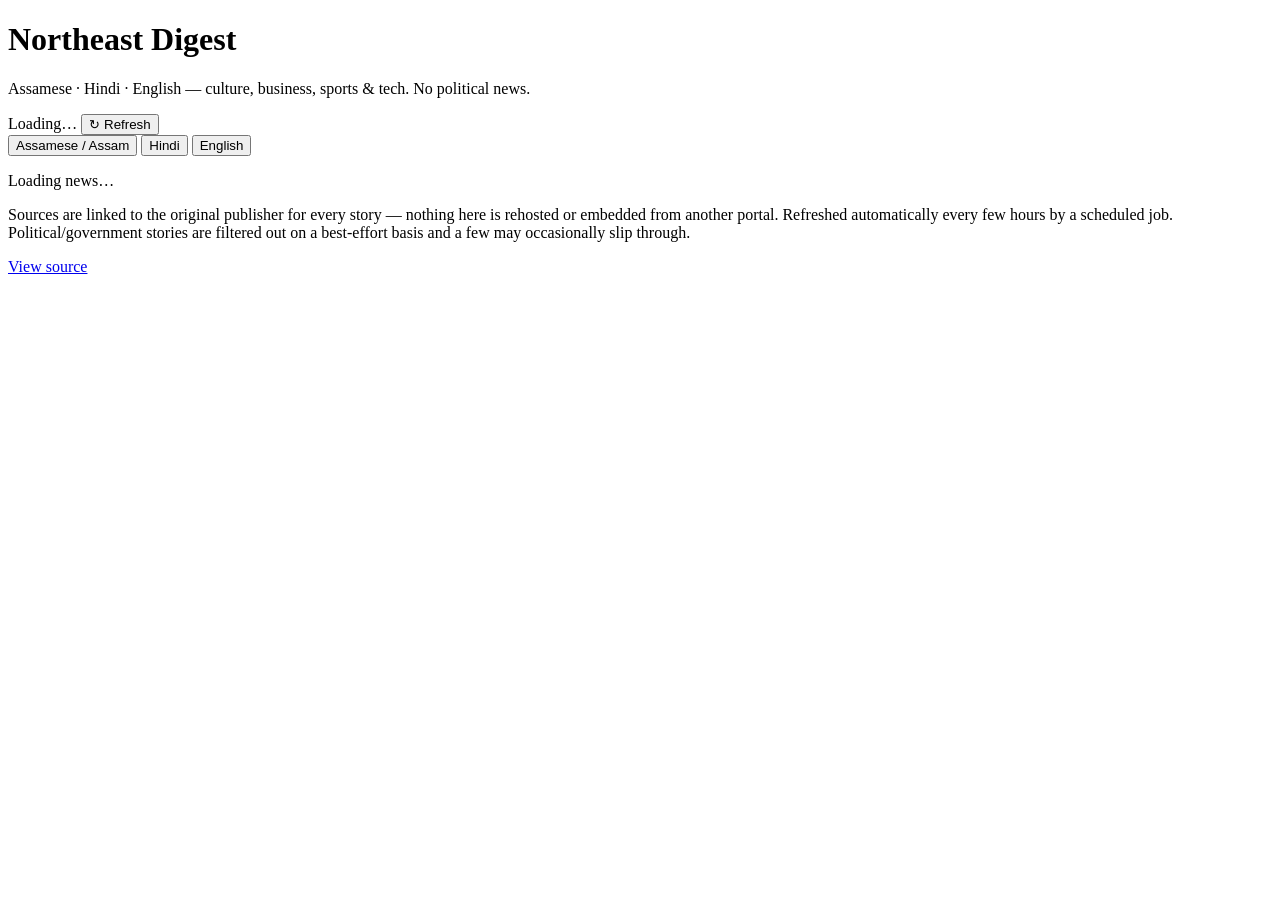
==== index.html @ 9e40b5bd "Add files via upload" ====
<!doctype html>
<html lang="en">
<head>
  <meta charset="utf-8" />
  <meta name="viewport" content="width=device-width, initial-scale=1" />
  <title>Northeast Digest — Assamese · Hindi · English News</title>
  <meta name="description" content="A no-politics news digest in Assamese/Assam-regional, Hindi, and English — culture, business, sports, tech and science, auto-updated." />
  <link rel="icon" href="data:image/svg+xml,<svg xmlns=%22http://www.w3.org/2000/svg%22 viewBox=%220 0 100 100%22><text y=%22.9em%22 font-size=%2290%22>📰</text></svg>" />
  <link rel="stylesheet" href="style.css" />
</head>
<body>
  <header class="site-header">
    <div class="wrap">
      <h1>Northeast Digest</h1>
      <p class="tagline">Assamese · Hindi · English — culture, business, sports &amp; tech. No political news.</p>
      <div class="meta-row">
        <span id="updated-at" class="updated">Loading…</span>
        <button id="refresh-btn" class="refresh-btn" title="Reload latest data.json">↻ Refresh</button>
      </div>
    </div>
  </header>

  <nav class="tabs wrap" id="tabs">
    <button class="tab active" data-section="assamese">Assamese / Assam</button>
    <button class="tab" data-section="hindi">Hindi</button>
    <button class="tab" data-section="english">English</button>
  </nav>

  <main class="wrap" id="content">
    <p class="status" id="status">Loading news…</p>
  </main>

  <footer class="wrap site-footer">
    <p>
      Sources are linked to the original publisher for every story — nothing here is rehosted or embedded from another portal.
      Refreshed automatically every few hours by a scheduled job.
      Political/government stories are filtered out on a best-effort basis and a few may occasionally slip through.
    </p>
    <p><a href="https://github.com" id="repo-link">View source</a></p>
  </footer>

  <script src="script.js"></script>
</body>
</html>
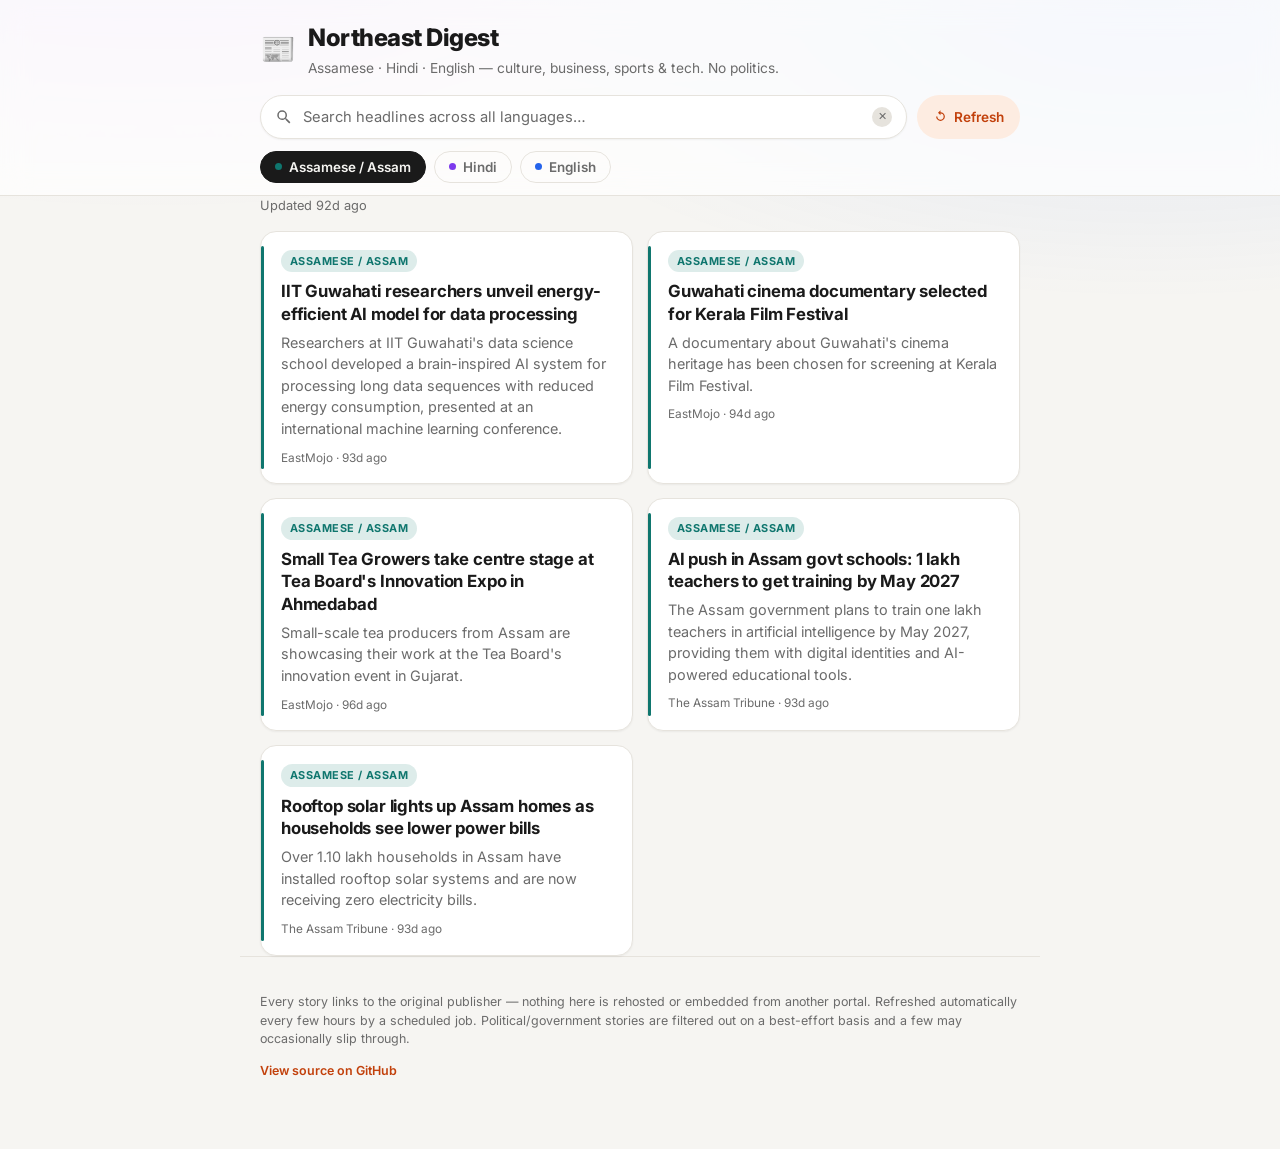
==== commit cb6fea13: "Add files via upload" ====
--- a/index.html
+++ b/index.html
@@ -6,37 +6,60 @@
   <title>Northeast Digest — Assamese · Hindi · English News</title>
   <meta name="description" content="A no-politics news digest in Assamese/Assam-regional, Hindi, and English — culture, business, sports, tech and science, auto-updated." />
   <link rel="icon" href="data:image/svg+xml,<svg xmlns=%22http://www.w3.org/2000/svg%22 viewBox=%220 0 100 100%22><text y=%22.9em%22 font-size=%2290%22>📰</text></svg>" />
+  <link rel="preconnect" href="https://fonts.googleapis.com" />
+  <link rel="preconnect" href="https://fonts.gstatic.com" crossorigin />
+  <link href="https://fonts.googleapis.com/css2?family=Inter:wght@400;500;600;700;800&family=Noto+Sans+Devanagari:wght@400;600&display=swap" rel="stylesheet" />
   <link rel="stylesheet" href="style.css" />
 </head>
 <body>
-  <header class="site-header">
-    <div class="wrap">
-      <h1>Northeast Digest</h1>
-      <p class="tagline">Assamese · Hindi · English — culture, business, sports &amp; tech. No political news.</p>
-      <div class="meta-row">
-        <span id="updated-at" class="updated">Loading…</span>
-        <button id="refresh-btn" class="refresh-btn" title="Reload latest data.json">↻ Refresh</button>
+  <div class="backdrop" aria-hidden="true"></div>
+
+  <header class="site-header" id="site-header">
+    <div class="wrap header-inner">
+      <div class="brand">
+        <span class="brand-mark">📰</span>
+        <div>
+          <h1>Northeast Digest</h1>
+          <p class="tagline">Assamese · Hindi · English — culture, business, sports &amp; tech. No politics.</p>
+        </div>
       </div>
+
+      <div class="search-row">
+        <div class="search-box">
+          <svg class="search-icon" viewBox="0 0 24 24" width="18" height="18" aria-hidden="true">
+            <path fill="currentColor" d="M15.5 14h-.79l-.28-.27a6.47 6.47 0 0 0 1.57-4.23 6.5 6.5 0 1 0-6.5 6.5 6.47 6.47 0 0 0 4.23-1.57l.27.28v.79l5 5L20.49 19l-5-5zm-6 0a4.5 4.5 0 1 1 0-9 4.5 4.5 0 0 1 0 9z"/>
+          </svg>
+          <input id="search-input" type="search" placeholder="Search headlines across all languages…" autocomplete="off" />
+          <button id="search-clear" class="search-clear" title="Clear search" hidden>✕</button>
+        </div>
+        <button id="refresh-btn" class="refresh-btn" title="Reload latest data.json">
+          <svg viewBox="0 0 24 24" width="15" height="15" aria-hidden="true"><path fill="currentColor" d="M12 5V2L8 6l4 4V7a5 5 0 1 1-5 5H5a7 7 0 1 0 7-7z"/></svg>
+          Refresh
+        </button>
+      </div>
+
+      <nav class="tabs" id="tabs">
+        <button class="tab active" data-section="assamese"><span class="dot dot-assamese"></span>Assamese / Assam</button>
+        <button class="tab" data-section="hindi"><span class="dot dot-hindi"></span>Hindi</button>
+        <button class="tab" data-section="english"><span class="dot dot-english"></span>English</button>
+      </nav>
     </div>
   </header>
 
-  <nav class="tabs wrap" id="tabs">
-    <button class="tab active" data-section="assamese">Assamese / Assam</button>
-    <button class="tab" data-section="hindi">Hindi</button>
-    <button class="tab" data-section="english">English</button>
-  </nav>
-
-  <main class="wrap" id="content">
-    <p class="status" id="status">Loading news…</p>
+  <main class="wrap" id="main">
+    <p class="updated" id="updated-at">Loading…</p>
+    <div id="content">
+      <p class="status" id="status">Loading news…</p>
+    </div>
   </main>
 
   <footer class="wrap site-footer">
     <p>
-      Sources are linked to the original publisher for every story — nothing here is rehosted or embedded from another portal.
+      Every story links to the original publisher — nothing here is rehosted or embedded from another portal.
       Refreshed automatically every few hours by a scheduled job.
       Political/government stories are filtered out on a best-effort basis and a few may occasionally slip through.
     </p>
-    <p><a href="https://github.com" id="repo-link">View source</a></p>
+    <p><a href="https://github.com" id="repo-link">View source on GitHub</a></p>
   </footer>
 
   <script src="script.js"></script>
--- a/style.css
+++ b/style.css
@@ -0,0 +1,359 @@
+:root {
+  --bg: #f6f5f2;
+  --bg-elevated: rgba(255,255,255,0.72);
+  --bg-card: #ffffff;
+  --text: #1a1a1a;
+  --text-muted: #6b6b6b;
+  --accent: #c2410c;
+  --accent-2: #7c3aed;
+  --accent-soft: #fdece1;
+  --border: #e6e3dd;
+  --shadow-sm: 0 1px 2px rgba(20,20,20,0.05);
+  --shadow-md: 0 8px 24px -8px rgba(20,20,20,0.12), 0 2px 6px rgba(20,20,20,0.04);
+  --radius: 16px;
+
+  --c-assamese: #0f766e;
+  --c-assamese-soft: #e3f4f2;
+  --c-hindi: #7c3aed;
+  --c-hindi-soft: #f1e9fe;
+  --c-english: #2563eb;
+  --c-english-soft: #e6edfd;
+}
+
+@media (prefers-color-scheme: dark) {
+  :root {
+    --bg: #121212;
+    --bg-elevated: rgba(28,28,28,0.72);
+    --bg-card: #1c1c1c;
+    --text: #f2f1ee;
+    --text-muted: #9c9a95;
+    --accent: #f0975a;
+    --accent-2: #b794f6;
+    --accent-soft: #3a2417;
+    --border: #2c2b28;
+    --shadow-sm: 0 1px 2px rgba(0,0,0,0.4);
+    --shadow-md: 0 12px 28px -10px rgba(0,0,0,0.55), 0 2px 8px rgba(0,0,0,0.35);
+
+    --c-assamese: #2dd4bf;
+    --c-assamese-soft: #123531;
+    --c-hindi: #b794f6;
+    --c-hindi-soft: #2c2440;
+    --c-english: #7aa2f7;
+    --c-english-soft: #1c2740;
+  }
+}
+
+* { box-sizing: border-box; }
+
+html { scroll-behavior: smooth; }
+
+body {
+  margin: 0;
+  background: var(--bg);
+  color: var(--text);
+  font-family: "Inter", -apple-system, BlinkMacSystemFont, "Segoe UI", "Noto Sans Devanagari", sans-serif;
+  line-height: 1.5;
+  -webkit-font-smoothing: antialiased;
+}
+
+.backdrop {
+  position: fixed;
+  inset: 0;
+  z-index: -1;
+  background:
+    radial-gradient(700px 300px at 12% -10%, color-mix(in srgb, var(--c-hindi) 12%, transparent), transparent),
+    radial-gradient(700px 300px at 90% 0%, color-mix(in srgb, var(--c-english) 10%, transparent), transparent);
+}
+
+.wrap {
+  max-width: 800px;
+  margin: 0 auto;
+  padding: 0 20px;
+}
+
+/* ---------- Header ---------- */
+
+.site-header {
+  position: sticky;
+  top: 0;
+  z-index: 10;
+  background: var(--bg-elevated);
+  backdrop-filter: blur(14px) saturate(160%);
+  -webkit-backdrop-filter: blur(14px) saturate(160%);
+  border-bottom: 1px solid var(--border);
+}
+
+.header-inner {
+  padding: 20px 20px 12px;
+}
+
+.brand {
+  display: flex;
+  align-items: center;
+  gap: 12px;
+  margin-bottom: 16px;
+}
+
+.brand-mark {
+  font-size: 1.8rem;
+  line-height: 1;
+}
+
+.site-header h1 {
+  margin: 0;
+  font-size: 1.5rem;
+  font-weight: 800;
+  letter-spacing: -0.02em;
+}
+
+.tagline {
+  margin: 2px 0 0;
+  color: var(--text-muted);
+  font-size: 0.86rem;
+}
+
+.search-row {
+  display: flex;
+  gap: 10px;
+  margin-bottom: 12px;
+}
+
+.search-box {
+  flex: 1;
+  display: flex;
+  align-items: center;
+  gap: 8px;
+  background: var(--bg-card);
+  border: 1px solid var(--border);
+  border-radius: 999px;
+  padding: 9px 14px;
+  box-shadow: var(--shadow-sm);
+  transition: border-color 0.15s, box-shadow 0.15s;
+}
+
+.search-box:focus-within {
+  border-color: var(--accent);
+  box-shadow: 0 0 0 3px color-mix(in srgb, var(--accent) 18%, transparent);
+}
+
+.search-icon { color: var(--text-muted); flex-shrink: 0; }
+
+#search-input {
+  flex: 1;
+  border: none;
+  outline: none;
+  background: transparent;
+  color: var(--text);
+  font: inherit;
+  font-size: 0.92rem;
+}
+#search-input::-webkit-search-cancel-button { display: none; }
+#search-input::placeholder { color: var(--text-muted); }
+
+.search-clear {
+  border: none;
+  background: var(--border);
+  color: var(--text-muted);
+  width: 20px;
+  height: 20px;
+  border-radius: 50%;
+  font-size: 0.7rem;
+  cursor: pointer;
+  display: flex;
+  align-items: center;
+  justify-content: center;
+  flex-shrink: 0;
+}
+
+.refresh-btn {
+  display: flex;
+  align-items: center;
+  gap: 6px;
+  font-family: inherit;
+  font-weight: 600;
+  font-size: 0.85rem;
+  background: var(--accent-soft);
+  color: var(--accent);
+  border: none;
+  border-radius: 999px;
+  padding: 0 16px;
+  cursor: pointer;
+  transition: filter 0.15s;
+  white-space: nowrap;
+}
+.refresh-btn:hover { filter: brightness(0.95); }
+.refresh-btn.spinning svg { animation: spin 0.7s linear infinite; }
+@keyframes spin { to { transform: rotate(360deg); } }
+
+.tabs {
+  display: flex;
+  gap: 8px;
+  overflow-x: auto;
+  scrollbar-width: none;
+}
+.tabs::-webkit-scrollbar { display: none; }
+
+.tab {
+  display: flex;
+  align-items: center;
+  gap: 7px;
+  font-family: inherit;
+  font-size: 0.84rem;
+  font-weight: 600;
+  background: transparent;
+  color: var(--text-muted);
+  border: 1px solid var(--border);
+  border-radius: 999px;
+  padding: 7px 14px;
+  cursor: pointer;
+  white-space: nowrap;
+  transition: background 0.15s, color 0.15s, border-color 0.15s;
+}
+
+.tab.active {
+  background: var(--text);
+  border-color: var(--text);
+  color: var(--bg);
+}
+
+.dot {
+  width: 7px;
+  height: 7px;
+  border-radius: 50%;
+  flex-shrink: 0;
+}
+.dot-assamese { background: var(--c-assamese); }
+.dot-hindi { background: var(--c-hindi); }
+.dot-english { background: var(--c-english); }
+
+/* ---------- Content ---------- */
+
+main {
+  padding: 20px 20px 48px;
+}
+
+.updated {
+  margin: 0 0 16px;
+  color: var(--text-muted);
+  font-size: 0.8rem;
+}
+
+.status {
+  color: var(--text-muted);
+  font-size: 0.9rem;
+  padding: 40px 0;
+  text-align: center;
+}
+
+.results-grid {
+  display: grid;
+  grid-template-columns: 1fr;
+  gap: 14px;
+}
+
+@media (min-width: 640px) {
+  .results-grid { grid-template-columns: 1fr 1fr; }
+}
+
+.card {
+  position: relative;
+  background: var(--bg-card);
+  border: 1px solid var(--border);
+  border-radius: var(--radius);
+  padding: 18px 18px 16px 20px;
+  box-shadow: var(--shadow-sm);
+  transition: transform 0.15s ease, box-shadow 0.15s ease, border-color 0.15s ease;
+  animation: rise 0.35s ease both;
+}
+
+.card::before {
+  content: "";
+  position: absolute;
+  left: 0;
+  top: 14px;
+  bottom: 14px;
+  width: 3px;
+  border-radius: 3px;
+  background: var(--card-accent, var(--border));
+}
+
+.card[data-section="assamese"] { --card-accent: var(--c-assamese); }
+.card[data-section="hindi"] { --card-accent: var(--c-hindi); }
+.card[data-section="english"] { --card-accent: var(--c-english); }
+
+.card:hover {
+  transform: translateY(-2px);
+  box-shadow: var(--shadow-md);
+  border-color: color-mix(in srgb, var(--card-accent, var(--border)) 40%, var(--border));
+}
+
+@keyframes rise {
+  from { opacity: 0; transform: translateY(6px); }
+  to { opacity: 1; transform: translateY(0); }
+}
+
+.card-top {
+  display: flex;
+  align-items: center;
+  justify-content: space-between;
+  gap: 10px;
+  margin-bottom: 8px;
+}
+
+.pill {
+  font-size: 0.68rem;
+  font-weight: 700;
+  text-transform: uppercase;
+  letter-spacing: 0.04em;
+  padding: 3px 9px;
+  border-radius: 999px;
+  color: var(--card-accent);
+  background: color-mix(in srgb, var(--card-accent) 14%, transparent);
+}
+
+.card h3 {
+  margin: 0 0 6px;
+  font-size: 1.05rem;
+  font-weight: 700;
+  line-height: 1.35;
+  letter-spacing: -0.01em;
+}
+
+.card h3 a {
+  color: var(--text);
+  text-decoration: none;
+}
+.card h3 a:hover { color: var(--card-accent, var(--accent)); }
+
+.card p {
+  margin: 0 0 10px;
+  color: var(--text-muted);
+  font-size: 0.9rem;
+}
+
+.card .card-meta {
+  font-size: 0.74rem;
+  color: var(--text-muted);
+  display: flex;
+  gap: 6px;
+  align-items: center;
+}
+
+mark {
+  background: color-mix(in srgb, var(--accent) 30%, transparent);
+  color: inherit;
+  border-radius: 3px;
+  padding: 0 1px;
+}
+
+/* ---------- Footer ---------- */
+
+.site-footer {
+  padding: 24px 20px 56px;
+  color: var(--text-muted);
+  font-size: 0.78rem;
+  border-top: 1px solid var(--border);
+}
+
+.site-footer a { color: var(--accent); font-weight: 600; text-decoration: none; }
+.site-footer a:hover { text-decoration: underline; }
